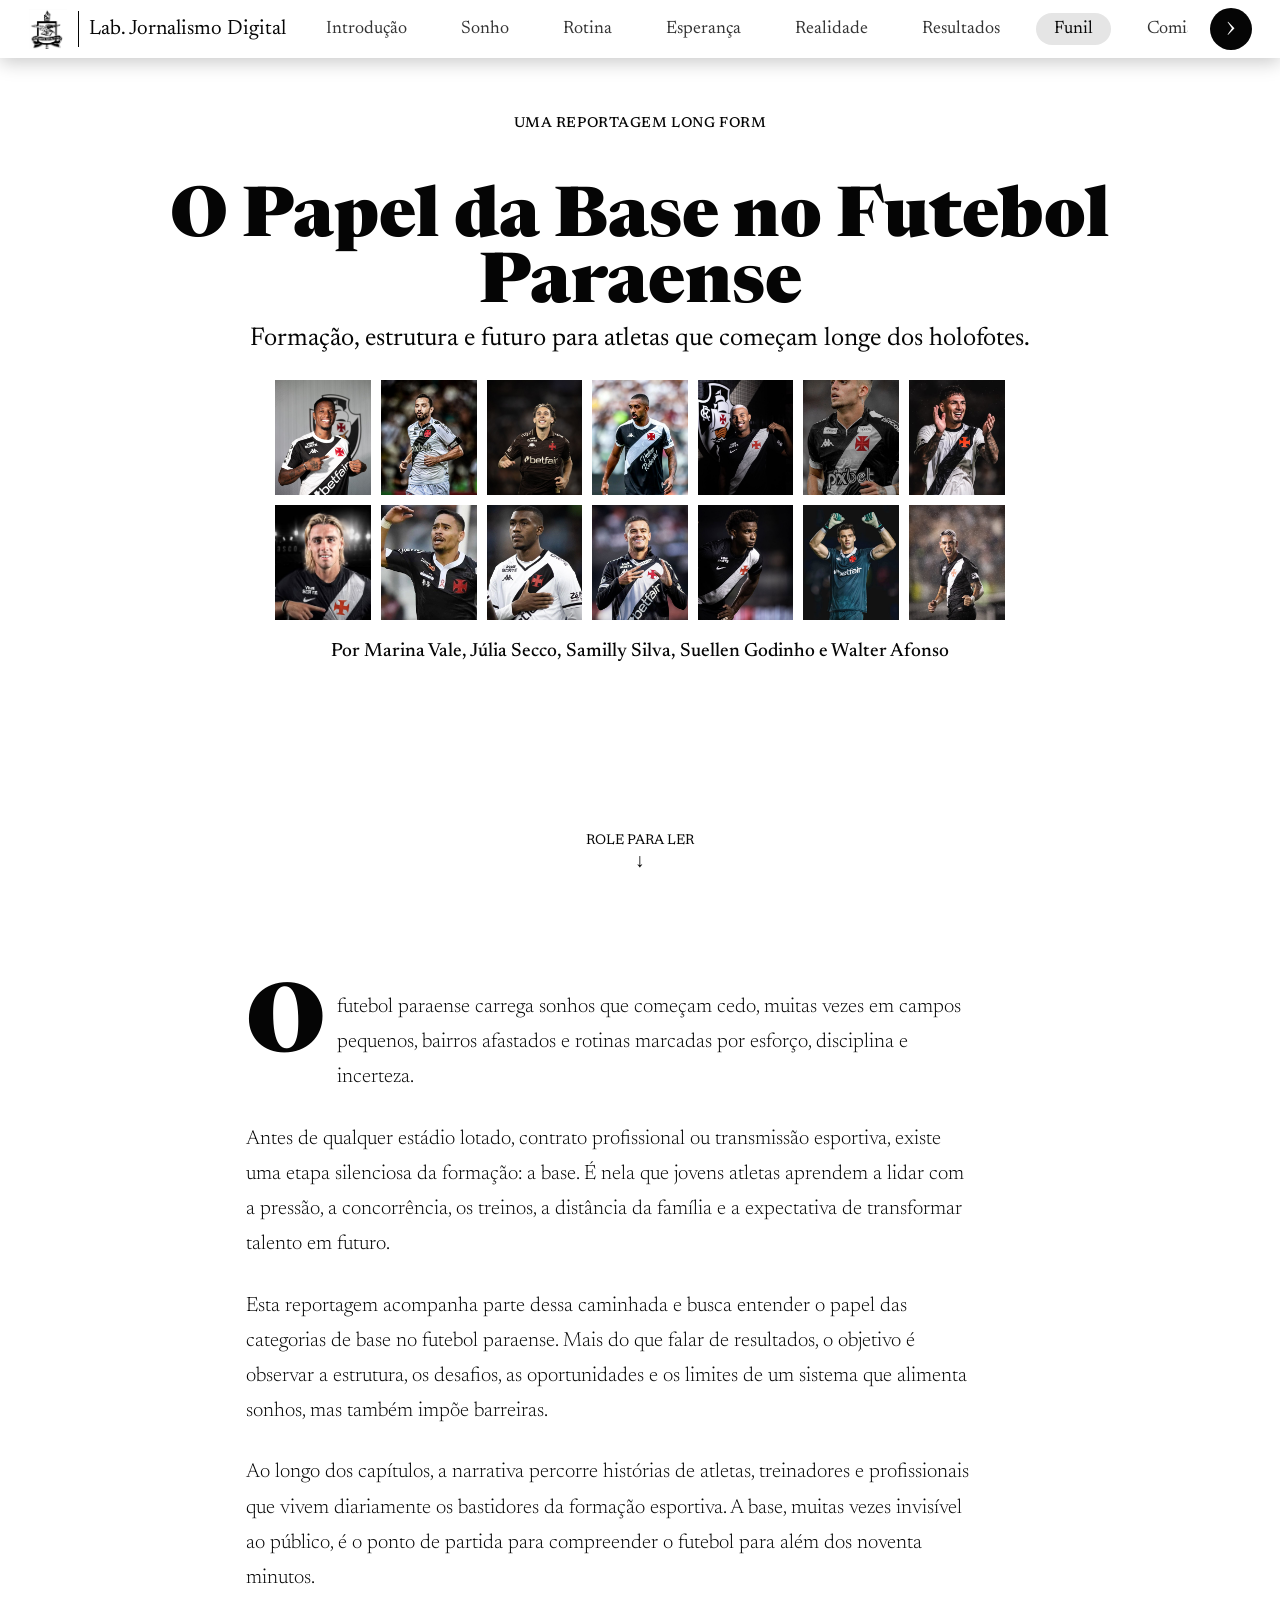
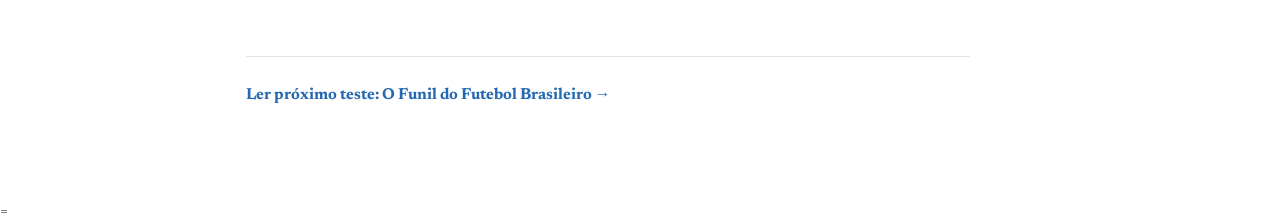
==== index.html @ 47c5c6a6 "Estrutura" ====
<!DOCTYPE html>
<html lang="pt-BR">
<head>
  <meta charset="UTF-8" />
  <meta name="viewport" content="width=device-width, initial-scale=1.0" />

  <title>O Papel da Base no Futebol Paraense | Lab. Jornalismo Digital</title>

  <link rel="preconnect" href="https://fonts.googleapis.com">
  <link rel="preconnect" href="https://fonts.gstatic.com" crossorigin>
  <link href="https://fonts.googleapis.com/css2?family=Playfair+Display:wght@300;400;600;700;800;900&display=swap" rel="stylesheet">
  <link href="https://fonts.googleapis.com/css2?family=Newsreader:ital,opsz,wght@0,6..72,200..800;1,6..72,200..800&display=swap" rel="stylesheet">
  <link href="https://fonts.googleapis.com/css2?family=Libre+Baskerville:ital,wght@0,400..700;1,400..700&family=Newsreader:ital,opsz,wght@0,6..72,200..800;1,6..72,200..800&display=swap" rel="stylesheet">


  <link rel="stylesheet" href="css/reset.css" />
  <link rel="stylesheet" href="css/style.css" />
</head>

<body>
  <header class="site-navbar">
    <div class="brand">
      <img src="assets/images/logo-ufpa.png" alt="Logo UFPA" class="brand-logo">
      <span class="brand-divider"></span>
      <strong>Lab. Jornalismo Digital</strong>
    </div>

<nav class="nav-scroll" id="navScroll" aria-label="Navegação principal">
      <a href="index.html">Introdução</a>
      <a href="comeco-do-sonho.html">Sonho</a>
      <a href="a-rotina.html">Rotina</a>
      <a href="o-futebol-como-esperanca.html">Esperança</a>
      <a href="a-realidade.html">Realidade</a>
      <a href="resultados-precoce.html">Resultados</a>
      <a href="o-funil.html" class="active">Funil</a>
      <a href="o-olhar-da-comissao.html">Comissão</a>
      <a href="saude-fisica-e-mental.html">Saúde</a>
      <a href="da-base-para-o-profissional.html">Profissional</a>
      <a href="quando-o-sonho-da-certo.html">Deu certo</a>
      <a href="os-talentos-que-ficaram.html">Talentos</a>
      <a href="conclusao.html">Conclusão</a>
    </nav>

    <button class="nav-arrow" type="button" aria-label="Rolar menu para direita" data-scroll-menu>
      ›
    </button>
  </header>

  <main>
    <section class="home-hero" id="inicio">
      <p class="kicker">UMA REPORTAGEM LONG FORM</p>

      <h1>O Papel da Base no Futebol Paraense</h1>

      <p class="subtitle">
        Formação, estrutura e futuro para atletas que começam longe dos holofotes.
      </p>

      <div class="photo-mosaic" aria-label="Galeria de atletas da base">
        <img src="assets/images/home/atleta-01.jpg" alt="Atleta da base em campo">
        <img src="assets/images/home/atleta-02.jpg" alt="Atleta da base em treino">
        <img src="assets/images/home/atleta-03.jpg" alt="Jovem atleta durante atividade">
        <img src="assets/images/home/atleta-04.jpg" alt="Atleta da base no gramado">
        <img src="assets/images/home/atleta-05.jpg" alt="Jogador da base em treinamento">
        <img src="assets/images/home/atleta-06.jpg" alt="Atleta em campo">
        <img src="assets/images/home/atleta-07.jpg" alt="Jovem jogador da base">

        <img src="assets/images/home/atleta-08.jpg" alt="Atleta da base em campo">
        <img src="assets/images/home/atleta-09.jpg" alt="Atleta da base em treino">
        <img src="assets/images/home/atleta-10.jpg" alt="Jovem atleta durante atividade">
        <img src="assets/images/home/atleta-11.jpg" alt="Atleta da base no gramado">
        <img src="assets/images/home/atleta-12.jpg" alt="Jogador da base em treinamento">
        <img src="assets/images/home/atleta-13.jpg" alt="Atleta em campo">
        <img src="assets/images/home/atleta-14.jpg" alt="Jovem jogador da base">
      </div>

      <p class="authors">
        Por Marina Vale, Júlia Secco, Samilly Silva, Suellen Godinho e Walter Afonso
      </p>

      <a href="#introducao" class="scroll-indicator">
        <span>ROLE PARA LER</span>
        <small>↓</small>
      </a>
    </section>

    <article class="story-content" id="introducao">
      <p class="lead">
        O futebol paraense carrega sonhos que começam cedo, muitas vezes em campos pequenos, bairros afastados e rotinas marcadas por esforço, disciplina e incerteza.
      </p>

      <p>
        Antes de qualquer estádio lotado, contrato profissional ou transmissão esportiva, existe uma etapa silenciosa da formação: a base. É nela que jovens atletas aprendem a lidar com a pressão, a concorrência, os treinos, a distância da família e a expectativa de transformar talento em futuro.
      </p>

      <p>
        Esta reportagem acompanha parte dessa caminhada e busca entender o papel das categorias de base no futebol paraense. Mais do que falar de resultados, o objetivo é observar a estrutura, os desafios, as oportunidades e os limites de um sistema que alimenta sonhos, mas também impõe barreiras.
      </p>

      <p>
        Ao longo dos capítulos, a narrativa percorre histórias de atletas, treinadores e profissionais que vivem diariamente os bastidores da formação esportiva. A base, muitas vezes invisível ao público, é o ponto de partida para compreender o futebol para além dos noventa minutos.
      </p>

      <div class="next-chapter">
        <a href="o-funil.html">Ler próximo teste: O Funil do Futebol Brasileiro →</a>
      </div>
    </article>
  </main>

  <script src="js/main.js"></script>
</body>
</html>=
---- css/style.css ----
:root {
  --white: #ffffff;
  --black: #050505;
  --gray-100: #f4f4f4;
  --gray-200: #e5e5e5;
  --gray-500: #777777;
  --gray-700: #333333;

  --navbar-height: 58px;
  --content-width: 760px;
  --wide-content: 1080px;
}

body {
  background: var(--white);
  color: var(--black);
  font-family: "Newsreader", serif;
  font-weight: 300;
  padding-top: var(--navbar-height);
}

/* NAVBAR */

.site-navbar {
  width: 100%;
  height: var(--navbar-height);
  background: var(--white);
  position: fixed;
  top: 0;
  left: 0;
  z-index: 50;

  display: flex;
  align-items: center;
  gap: 22px;

  padding: 0 28px;
  box-shadow: 0 4px 18px rgba(0, 0, 0, 0.22);
}

.brand {
  display: flex;
  align-items: center;
  gap: 10px;
  min-width: max-content;
}

.brand-logo {
  width: 40px;
  height:40px;
  object-fit: contain;
}

.brand-divider {
  width: 1px;
  height: 36px;
  background: var(--black);
}

.brand strong {
  font-size: 1.30rem;
  font-family: "Newsreader", serif;
  font-weight: 400;
  white-space: nowrap;
}

.nav-scroll {
  flex: 1;
  display: flex;
  align-items: center;
  gap: 18px;
  overflow-x: auto;
  scrollbar-width: none;
  scroll-behavior: smooth;
}

.nav-scroll::-webkit-scrollbar {
  display: none;
}

.nav-scroll a {
  min-width: max-content;
  text-decoration: none;
  font-size: 1.125rem;
  font-weight: 400;
  color: var(--gray-700);
  padding: 7px 18px;
  border-radius: 999px;
  transition: background 0.25s ease, color 0.25s ease;
}

.nav-scroll a:hover,
.nav-scroll a.active {
  background: var(--gray-200);
  color: var(--black);
}

.nav-arrow {
  width: 42px;
  height: 42px;
  border: 0;
  border-radius: 50%;
  background: var(--black);
  color: var(--white);
  font-size: 2.1rem;
  line-height: 1;
  cursor: pointer;

  display: flex;
  align-items: center;
  justify-content: center;
}

/* HOME */

.home-hero {
  min-height: calc(100vh - var(--navbar-height));
  padding: 58px 32px 28px;
  text-align: center;

  display: flex;
  flex-direction: column;
  align-items: center;
}

.kicker {
  font-size: 0.90rem;
  letter-spacing: 0.04em;
  text-transform: uppercase;
  font-weight: 500;
  margin-bottom: 56px;
}

.home-hero h1 {
  font-size: clamp(2.8rem, 5.4vw, 5.4rem);
  line-height: 0.95;
  font-weight: 1000;
  max-width: 1200px;
  margin-bottom: 8px;
}

.subtitle {
  font-size: clamp(1.25rem, 2vw, 1.75rem);
  font-weight: 400;
  margin-bottom: 24px;
}

.photo-mosaic {
  width: min(60%, 60vw);
  display: grid;
  grid-template-columns: repeat(7, 1fr);
  gap: 10px;
  margin-top: 4px;
}

.photo-mosaic img {
  width: 500%; 
  aspect-ratio: 1 / 1.2;
  object-fit: cover;
  background: var(--gray-200);
}

.authors {
  font-size: 1.2rem;
  font-weight: 500;
  margin-top: 22px;
  color: var(--black);
}

.scroll-indicator {
  margin-top: auto;
  text-decoration: none;
  color: var(--black);
  display: inline-flex;
  flex-direction: column;
  align-items: center;
  gap: 2px;
  font-size: 0.875rem;
  font-weight: 400;
  animation: floatScroll 1.8s ease-in-out infinite;
}

.scroll-indicator small {
  font-size: 1.2rem;
}

@keyframes floatScroll {
  0%, 100% {
    transform: translateY(0);
    opacity: 0.75;
  }

  50% {
    transform: translateY(8px);
    opacity: 1;
  }
}

/* STORY */

.story-content {
  max-width: 780px;
  margin-left: 17%;
  margin-right: auto;
  padding: 90px 28px 100px;
}

.chapter-page {
  padding-top: 95px;
}

.chapter-header {
  max-width: 780px;
  margin-bottom: 58px;
  text-align: center;
}

.chapter-header .kicker {
  margin-bottom: 20px;
  text-align: center;
}

.chapter-header h1 {
  font-size: clamp(0.8rem, 3vw, 3.7rem);
  line-height: 1;
  font-weight: 500;
  text-align: center;
}

.story-content p {
  font-size: 1.28rem;
  line-height: 1.72;
  font-weight: 300;
  margin-bottom: 26px;
  text-align: left;
}

.story-content .lead {
  text-align: left;
}

.story-content .lead::first-letter {
  float: left;
  font-size: 5.9rem;
  line-height: 0.84;
  padding-right: 12px;
  font-weight: 800;
}

.story-content a {
  color: #2468b2;
  text-decoration-thickness: 1px;
  text-underline-offset: 3px;
}

.story-content blockquote {
  font-size: 1.32rem;
  line-height: 1.55;
  font-weight: 600;
  margin: 18px 0 30px;
  padding-left: 22px;
  border-left: 3px solid var(--black);
}

/* MÍDIA AO LADO DO TEXTO */

.media-row {
  width: min(1060px, calc(100vw - 80px));
  margin: 46px 0 46px;
  display: grid;
  grid-template-columns: minmax(0, 1fr) 420px;
  gap: 42px;
  align-items: start;
}

.media-text {
  width: 100%;
}

.media-text p {
  max-width: 780px;
}

.side-media {
  width: 100%;
  border-top: 1px solid var(--gray-200);
  border-bottom: 1px solid var(--gray-200);
  padding: 22px 0;
}

.media-open {
  border: 0;
  padding: 0;
  background: transparent;
  width: 100%;
  cursor: zoom-in;
}

.media-open img,
.side-media video {
  width: 100%;
  max-height: 295px;
  object-fit: cover;
}

.side-media figcaption {
  font-size: 0.84rem;
  line-height: 1.35;
  color: var(--gray-700);
  font-weight: 300;
  margin-top: 10px;
  text-align: center;
}

/* MODAL */

.media-modal {
  position: fixed;
  inset: 0;
  background: rgba(0, 0, 0, 0.92);
  z-index: 100;

  display: none;
  align-items: center;
  justify-content: center;
  padding: 32px;
}

.media-modal.show {
  display: flex;
}

.modal-close {
  position: fixed;
  top: 20px;
  right: 28px;
  width: 46px;
  height: 46px;
  border: 0;
  border-radius: 50%;
  background: var(--white);
  color: var(--black);
  font-size: 2rem;
  cursor: pointer;
  z-index: 101;
}

.modal-content {
  width: min(1100px, 96vw);
  max-height: 88vh;
}

.modal-content img,
.modal-content video {
  width: 100%;
  max-height: 88vh;
  object-fit: contain;
}

/* NAVEGAÇÃO ENTRE CAPÍTULOS */

.next-chapter,
.chapter-navigation {
  margin-top: 60px;
  padding-top: 28px;
  border-top: 1px solid var(--gray-200);
}

.next-chapter a,
.chapter-navigation a {
  font-size: 1rem;
  font-weight: 700;
  text-decoration: none;
}

.chapter-navigation {
  display: flex;
  justify-content: space-between;
  gap: 24px;
}

/* RESPONSIVO */

@media (max-width: 900px) {
  .site-navbar {
    gap: 12px;
    padding: 0 12px;
  }

  .brand strong {
    font-size: 1rem;
  }

  .brand-logo {
    width: 28px;
    height: 28px;
  }

  .nav-arrow {
    width: 36px;
    height: 36px;
  }

  .photo-mosaic {
    grid-template-columns: repeat(2, 1fr);
    max-width: 520px;
  }

  .home-hero {
    padding-top: 44px;
  }

  .kicker {
    margin-bottom: 36px;
  }

  .story-content {
    max-width: 100%;
    margin-left: auto;
    margin-right: auto;
    padding: 70px 24px 90px;
  }

  .chapter-header {
    margin-left: auto;
    margin-right: auto;
  }

  .media-row {
    width: 100%;
    margin: 34px 0;
    grid-template-columns: 1fr;
    gap: 22px;
  }

  .story-content p {
    font-size: 1.12rem;
  }
}

.inline-video-trigger {
  border: 0;
  background: #eeeeee;
  color: #000;
  padding: 2px 6px;
  border-radius: 4px;
  font-family: inherit;
  font-size: inherit;
  font-weight: 700;
  cursor: pointer;
  text-decoration: none;
}

.inline-video-trigger::before {
  content: "▣ ";
  font-size: 0.8em;
  color: #777;
}

.inline-video-trigger:hover {
  background: #dcdcdc;
}

.side-video {
  border-top: 1px solid var(--gray-200);
  border-bottom: 1px solid var(--gray-200);
  padding: 26px 0;
}

.video-box {
  position: relative;
  width: 100%;
}

.video-box video {
  width: 100%;
  max-height: 310px;
  object-fit: cover;
  background: #000;
}

.video-expand-button {
  margin-top: 10px;
  border: 1px solid #111;
  background: #fff;
  color: #111;
  padding: 8px 14px;
  font-size: 0.82rem;
  font-family: inherit;
  font-weight: 700;
  cursor: pointer;
  display: block;
  margin-left: auto;
}

.video-expand-button:hover {
  background: #111;
  color: #fff;
}

@media (max-width: 560px) {
  :root {
    --navbar-height: 54px;
  }

  .brand-divider,
  .brand-logo {
    display: none;
  }

  .brand strong {
    font-size: 0.95rem;
  }

  .home-hero h1 {
    font-size: 2.5rem;
  }

  .subtitle {
    font-size: 1.1rem;
  }

  .authors {
    font-size: 0.82rem;
  }

  .story-content {
    padding-left: 20px;
    padding-right: 20px;
  }

  .story-content .lead::first-letter {
    font-size: 4.4rem;
  }

  .chapter-navigation {
    flex-direction: column;
  }
}
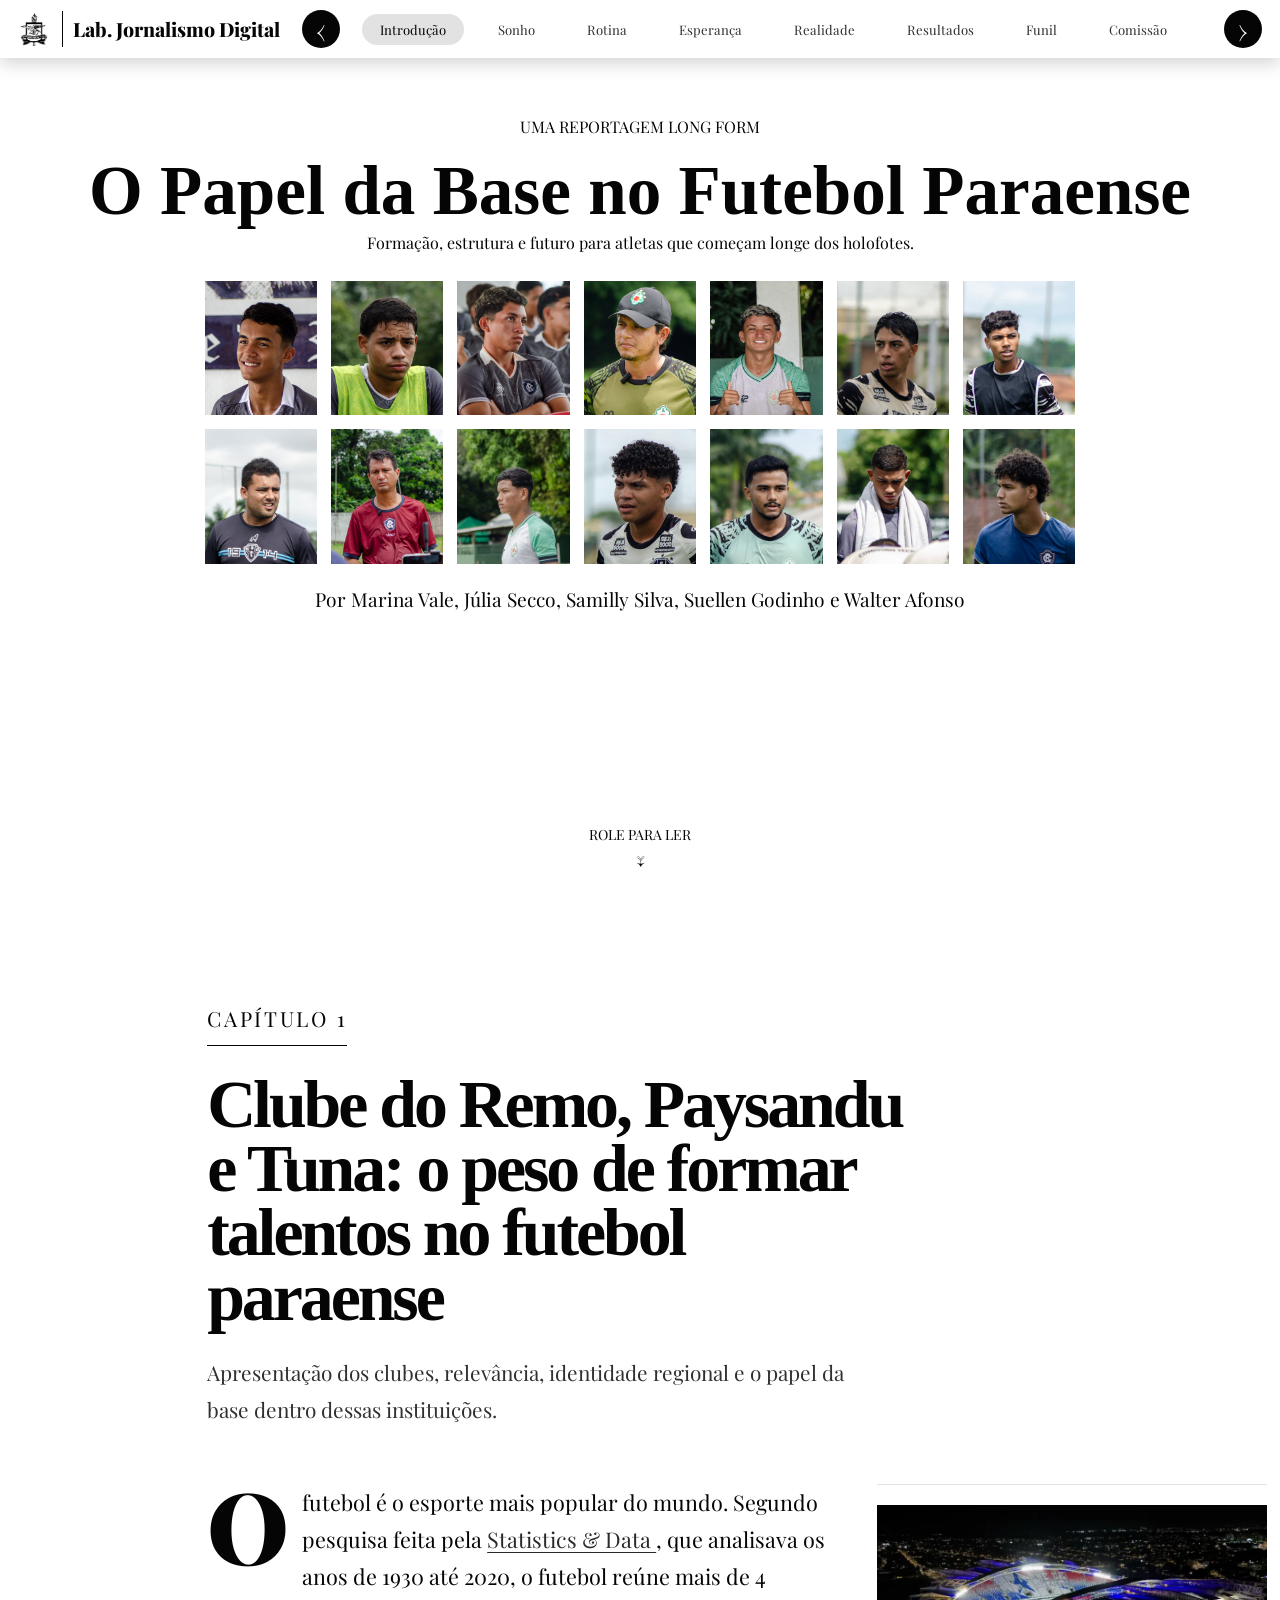
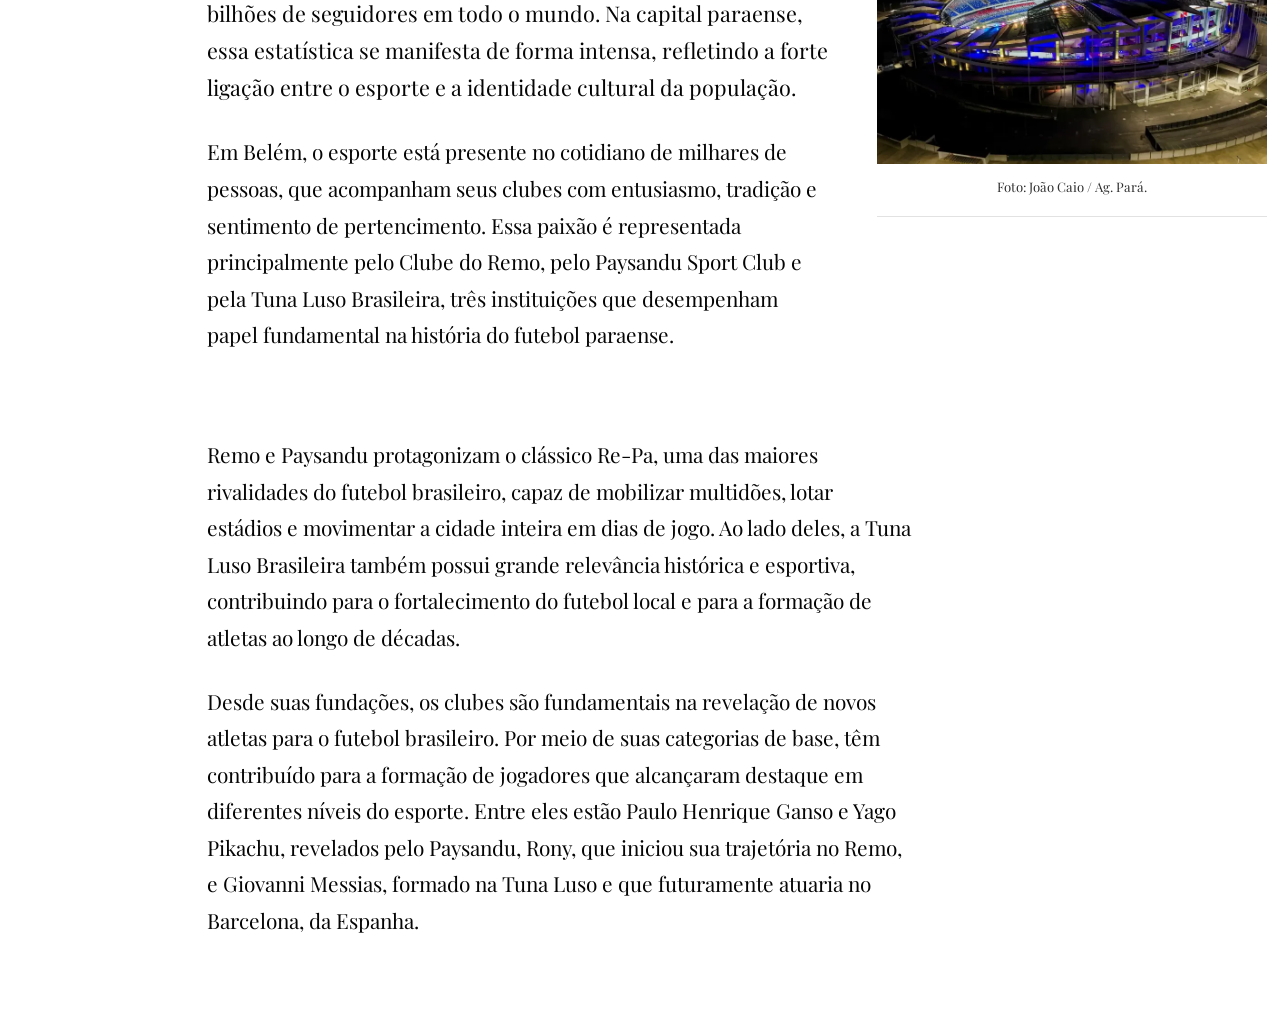
==== commit 1070edc4: "Versão 1.0" ====
--- a/index.html
+++ b/index.html
@@ -1,112 +1,150 @@
-<!DOCTYPE html>
-<html lang="pt-BR">
-<head>
-  <meta charset="UTF-8" />
-  <meta name="viewport" content="width=device-width, initial-scale=1.0" />
-
-  <title>O Papel da Base no Futebol Paraense | Lab. Jornalismo Digital</title>
-
-  <link rel="preconnect" href="https://fonts.googleapis.com">
-  <link rel="preconnect" href="https://fonts.gstatic.com" crossorigin>
-  <link href="https://fonts.googleapis.com/css2?family=Playfair+Display:wght@300;400;600;700;800;900&display=swap" rel="stylesheet">
-  <link href="https://fonts.googleapis.com/css2?family=Newsreader:ital,opsz,wght@0,6..72,200..800;1,6..72,200..800&display=swap" rel="stylesheet">
-  <link href="https://fonts.googleapis.com/css2?family=Libre+Baskerville:ital,wght@0,400..700;1,400..700&family=Newsreader:ital,opsz,wght@0,6..72,200..800;1,6..72,200..800&display=swap" rel="stylesheet">
-
-
-  <link rel="stylesheet" href="css/reset.css" />
-  <link rel="stylesheet" href="css/style.css" />
-</head>
-
-<body>
-  <header class="site-navbar">
-    <div class="brand">
-      <img src="assets/images/logo-ufpa.png" alt="Logo UFPA" class="brand-logo">
-      <span class="brand-divider"></span>
-      <strong>Lab. Jornalismo Digital</strong>
-    </div>
-
-<nav class="nav-scroll" id="navScroll" aria-label="Navegação principal">
-      <a href="index.html">Introdução</a>
-      <a href="comeco-do-sonho.html">Sonho</a>
-      <a href="a-rotina.html">Rotina</a>
-      <a href="o-futebol-como-esperanca.html">Esperança</a>
-      <a href="a-realidade.html">Realidade</a>
-      <a href="resultados-precoce.html">Resultados</a>
-      <a href="o-funil.html" class="active">Funil</a>
-      <a href="o-olhar-da-comissao.html">Comissão</a>
-      <a href="saude-fisica-e-mental.html">Saúde</a>
-      <a href="da-base-para-o-profissional.html">Profissional</a>
-      <a href="quando-o-sonho-da-certo.html">Deu certo</a>
-      <a href="os-talentos-que-ficaram.html">Talentos</a>
-      <a href="conclusao.html">Conclusão</a>
-    </nav>
-
-    <button class="nav-arrow" type="button" aria-label="Rolar menu para direita" data-scroll-menu>
-      ›
-    </button>
-  </header>
-
-  <main>
-    <section class="home-hero" id="inicio">
-      <p class="kicker">UMA REPORTAGEM LONG FORM</p>
-
-      <h1>O Papel da Base no Futebol Paraense</h1>
-
-      <p class="subtitle">
-        Formação, estrutura e futuro para atletas que começam longe dos holofotes.
-      </p>
-
-      <div class="photo-mosaic" aria-label="Galeria de atletas da base">
-        <img src="assets/images/home/atleta-01.jpg" alt="Atleta da base em campo">
-        <img src="assets/images/home/atleta-02.jpg" alt="Atleta da base em treino">
-        <img src="assets/images/home/atleta-03.jpg" alt="Jovem atleta durante atividade">
-        <img src="assets/images/home/atleta-04.jpg" alt="Atleta da base no gramado">
-        <img src="assets/images/home/atleta-05.jpg" alt="Jogador da base em treinamento">
-        <img src="assets/images/home/atleta-06.jpg" alt="Atleta em campo">
-        <img src="assets/images/home/atleta-07.jpg" alt="Jovem jogador da base">
-
-        <img src="assets/images/home/atleta-08.jpg" alt="Atleta da base em campo">
-        <img src="assets/images/home/atleta-09.jpg" alt="Atleta da base em treino">
-        <img src="assets/images/home/atleta-10.jpg" alt="Jovem atleta durante atividade">
-        <img src="assets/images/home/atleta-11.jpg" alt="Atleta da base no gramado">
-        <img src="assets/images/home/atleta-12.jpg" alt="Jogador da base em treinamento">
-        <img src="assets/images/home/atleta-13.jpg" alt="Atleta em campo">
-        <img src="assets/images/home/atleta-14.jpg" alt="Jovem jogador da base">
-      </div>
-
-      <p class="authors">
-        Por Marina Vale, Júlia Secco, Samilly Silva, Suellen Godinho e Walter Afonso
-      </p>
-
-      <a href="#introducao" class="scroll-indicator">
-        <span>ROLE PARA LER</span>
-        <small>↓</small>
-      </a>
-    </section>
-
-    <article class="story-content" id="introducao">
-      <p class="lead">
-        O futebol paraense carrega sonhos que começam cedo, muitas vezes em campos pequenos, bairros afastados e rotinas marcadas por esforço, disciplina e incerteza.
-      </p>
-
-      <p>
-        Antes de qualquer estádio lotado, contrato profissional ou transmissão esportiva, existe uma etapa silenciosa da formação: a base. É nela que jovens atletas aprendem a lidar com a pressão, a concorrência, os treinos, a distância da família e a expectativa de transformar talento em futuro.
-      </p>
-
-      <p>
-        Esta reportagem acompanha parte dessa caminhada e busca entender o papel das categorias de base no futebol paraense. Mais do que falar de resultados, o objetivo é observar a estrutura, os desafios, as oportunidades e os limites de um sistema que alimenta sonhos, mas também impõe barreiras.
-      </p>
-
-      <p>
-        Ao longo dos capítulos, a narrativa percorre histórias de atletas, treinadores e profissionais que vivem diariamente os bastidores da formação esportiva. A base, muitas vezes invisível ao público, é o ponto de partida para compreender o futebol para além dos noventa minutos.
-      </p>
-
-      <div class="next-chapter">
-        <a href="o-funil.html">Ler próximo teste: O Funil do Futebol Brasileiro →</a>
-      </div>
-    </article>
-  </main>
-
-  <script src="js/main.js"></script>
-</body>
-</html>=+<!DOCTYPE html>
+<html lang="pt-BR">
+<head>
+  <meta charset="UTF-8" />
+  <meta name="viewport" content="width=device-width, initial-scale=1.0" />
+
+  <title>O Papel da Base no Futebol Paraense | Lab. Jornalismo Digital</title>
+
+  <link rel="preconnect" href="https://fonts.googleapis.com">
+  <link rel="preconnect" href="https://fonts.gstatic.com" crossorigin>
+  <link href="https://fonts.googleapis.com/css2?family=Playfair+Display:wght@300;400;600;700;800;900&display=swap" rel="stylesheet">
+
+  <!-- CSS: index.html → reset.css + chapter.css + home.css -->
+  <link rel="stylesheet" href="css/reset.css" />
+  <link rel="stylesheet" href="css/chapter.css" />
+  <link rel="stylesheet" href="css/home.css" />
+</head>
+
+<body>
+  <header class="site-navbar">
+    <div class="brand">
+      <img src="assets/home/logo-ufpa.png" alt="Logo UFPA" class="brand-logo">
+      <span class="brand-divider"></span>
+      <strong>Lab. Jornalismo Digital</strong>
+    </div>
+
+    <button class="nav-arrow nav-arrow-left" type="button" aria-label="Rolar menu para esquerda" data-scroll-menu="-1">
+      ‹
+    </button>
+
+    <nav class="nav-scroll" id="navScroll" aria-label="Navegação principal">
+      <button class="nav-close" type="button" aria-label="Fechar menu" data-close-menu>×</button>
+      <a href="index.html">Introdução</a>
+      <a href="comeco-do-sonho.html">Sonho</a>
+      <a href="a-rotina-invisivel.html">Rotina</a>
+      <a href="o-futebol-como-esperanca.html">Esperança</a>
+      <a href="a-realidade.html">Realidade</a>
+      <a href="resultados-precoce.html">Resultados</a>
+      <a href="o-funil.html">Funil</a>
+      <a href="o-olhar-da-comissao.html">Comissão</a>
+      <a href="saude-fisica-e-mental.html">Saúde</a>
+      <a href="da-base-para-o-profissional.html">Profissional</a>
+      <a href="os-talentos-que-ficaram.html">Talentos</a>
+      <a href="conclusao.html">Conclusão</a>
+    </nav>
+
+    <button class="nav-arrow nav-arrow-right" type="button" aria-label="Rolar menu para direita" data-scroll-menu="1">
+      ›
+    </button>
+
+    <button class="nav-toggle" type="button" aria-label="Abrir menu" aria-expanded="false" data-menu-toggle>
+      ☰
+    </button>
+  </header>
+
+  <main>
+    <section class="home-hero" id="inicio">
+      <p>UMA REPORTAGEM LONG FORM</p>
+    <br>
+      <h1>O Papel da Base no Futebol Paraense</h1>
+
+      <p class="subtitle">
+        Formação, estrutura e futuro para atletas que começam longe dos holofotes.
+      </p>
+
+      <div class="photo-mosaic" aria-label="Galeria de atletas da base">
+        <img src="assets/home/atleta-01.jpg" alt="Atleta da base em campo">
+        <img src="assets/home/atleta-02.jpg" alt="Atleta da base em treino">
+        <img src="assets/home/atleta-03.jpg" alt="Jovem atleta durante atividade">
+        <img src="assets/home/atleta-04.jpg" alt="Atleta da base no gramado">
+        <img src="assets/home/atleta-05.jpg" alt="Jogador da base em treinamento">
+        <img src="assets/home/atleta-06.jpg" alt="Atleta em campo">
+        <img src="assets/home/atleta-07.jpg" alt="Jovem jogador da base">
+        <img src="assets/home/atleta-08.jpg" alt="Atleta da base em campo">
+        <img src="assets/home/atleta-09.jpg" alt="Atleta da base em treino">
+        <img src="assets/home/atleta-10.jpg" alt="Jovem atleta durante atividade">
+        <img src="assets/home/atleta-11.jpg" alt="Atleta da base no gramado">
+        <img src="assets/home/atleta-12.jpg" alt="Jogador da base em treinamento">
+        <img src="assets/home/atleta-13.jpg" alt="Atleta em campo">
+        <img src="assets/home/atleta-14.jpg" alt="Jovem jogador da base">
+      </div>
+
+      <p class="authors">
+        Por Marina Vale, Júlia Secco, Samilly Silva, Suellen Godinho e Walter Afonso
+      </p>
+
+      <a href="#introducao" class="scroll-indicator">
+        <span>ROLE PARA LER</span>
+        <small>↓</small>
+      </a>
+    </section>
+
+    <article class="story-content chapter-page" id="introducao">
+      <header class="chapter-header">
+        <p class="kicker">CAPÍTULO 1</p>
+        <h1>Clube do Remo, Paysandu e Tuna: o peso de formar talentos no futebol paraense</h1>
+        <p class="chapter-summary">
+          Apresentação dos clubes, relevância, identidade regional e o papel da base dentro dessas instituições.
+        </p>
+      </header>
+
+      <section class="media-row">
+        <div class="media-text">
+          <p class="lead">
+            O futebol é o esporte mais popular do mundo. Segundo pesquisa feita pela
+            <a href="https://www.statista.com/statistics/1112665/football-popularity-worldwide/" target="_blank" rel="noopener noreferrer">
+              Statistics &amp; Data
+            </a>,
+            que analisava os anos de 1930 até 2020, o futebol reúne mais de 4 bilhões de seguidores em todo o mundo. Na capital paraense, essa estatística se manifesta de forma intensa, refletindo a forte ligação entre o esporte e a identidade cultural da população.
+          </p>
+
+          <p>
+            Em Belém, o esporte está presente no cotidiano de milhares de pessoas, que acompanham seus clubes com entusiasmo, tradição e sentimento de pertencimento. Essa paixão é representada principalmente pelo Clube do Remo, pelo Paysandu Sport Club e pela Tuna Luso Brasileira, três instituições que desempenham papel fundamental na história do futebol paraense.
+          </p>
+        </div>
+
+        <figure class="side-media">
+          <button
+            class="media-open"
+            type="button"
+            data-modal-image="assets/images/home/estadio.png"
+            aria-label="Ampliar foto do estádio do Mangueirão, em Belém"
+          >
+            <img
+              src="assets/home/mangueirao.webp"
+              alt="Foto do estádio do Mangueirão, em Belém"
+            >
+          </button>
+
+          <figcaption>
+            Foto: João Caio / Ag. Pará.
+          </figcaption>
+        </figure>
+      </section>
+
+      <p>
+        Remo e Paysandu protagonizam o clássico Re-Pa, uma das maiores rivalidades do futebol brasileiro, capaz de mobilizar multidões, lotar estádios e movimentar a cidade inteira em dias de jogo. Ao lado deles, a Tuna Luso Brasileira também possui grande relevância histórica e esportiva, contribuindo para o fortalecimento do futebol local e para a formação de atletas ao longo de décadas.
+      </p>
+
+      <p>
+        Desde suas fundações, os clubes são fundamentais na revelação de novos atletas para o futebol brasileiro. Por meio de suas categorias de base, têm contribuído para a formação de jogadores que alcançaram destaque em diferentes níveis do esporte. Entre eles estão Paulo Henrique Ganso e Yago Pikachu, revelados pelo Paysandu, Rony, que iniciou sua trajetória no Remo, e Giovanni Messias, formado na Tuna Luso e que futuramente atuaria no Barcelona, da Espanha.
+      </p>
+    </article>
+
+    <div class="modal-content" id="modalContent"></div>
+  </div>
+
+  <script src="js/main.js"></script>
+</body>
+</html>
--- a/css/chapter.css
+++ b/css/chapter.css
@@ -0,0 +1,640 @@
+:root {
+  --white: #ffffff;
+  --black: #050505;
+  --gray-50: #fafafa;
+  --gray-100: #f4f4f4;
+  --gray-200: #e2e2e2;
+  --gray-500: #777777;
+  --gray-700: #303030;
+
+  --navbar-height: 58px;
+  --text-width: 760px;
+  --wide-width: 1180px;
+  --side-media-width: 390px;
+}
+
+html {
+  scroll-behavior: smooth;
+}
+
+body {
+  background: var(--white);
+  color: var(--black);
+  font-family: "Playfair Display", Georgia, serif;
+  font-weight: 300;
+  padding-top: var(--navbar-height);
+}
+
+body.menu-open {
+  overflow: hidden;
+}
+
+/* NAVBAR */
+
+.site-navbar {
+  width: 100%;
+  height: var(--navbar-height);
+  background: rgba(255, 255, 255, 0.97);
+  position: fixed;
+  top: 0;
+  left: 0;
+  z-index: 50;
+  display: flex;
+  align-items: center;
+  gap: 22px;
+  padding: 0 18px;
+  box-shadow: 0 4px 18px rgba(0, 0, 0, 0.2);
+  backdrop-filter: blur(10px);
+}
+
+.brand {
+  display: flex;
+  align-items: center;
+  gap: 10px;
+  min-width: max-content;
+}
+
+.brand-logo {
+  width: 34px;
+  height: 34px;
+  object-fit: contain;
+}
+
+.brand-divider {
+  width: 1px;
+  height: 36px;
+  background: var(--black);
+}
+
+.brand strong {
+  font-size: 1.22rem;
+  font-weight: 800;
+  white-space: nowrap;
+}
+
+.nav-scroll {
+  flex: 1;
+  display: flex;
+  align-items: center;
+  gap: 16px;
+  overflow-x: auto;
+  scrollbar-width: none;
+  scroll-behavior: smooth;
+}
+
+.nav-scroll::-webkit-scrollbar {
+  display: none;
+}
+
+.nav-scroll a {
+  min-width: max-content;
+  text-decoration: none;
+  font-size: 0.82rem;
+  font-weight: 400;
+  color: var(--gray-700);
+  padding: 7px 18px;
+  border-radius: 999px;
+  transition: background 0.25s ease, color 0.25s ease;
+}
+
+.nav-scroll a:hover,
+.nav-scroll a.active {
+  background: var(--gray-200);
+  color: var(--black);
+}
+
+.nav-toggle,
+.nav-close {
+  width: 42px;
+  height: 42px;
+  border: 0;
+  border-radius: 50%;
+  color: var(--white);
+  background: var(--black);
+  font-size: 1.35rem;
+  line-height: 1;
+  cursor: pointer;
+  display: none;
+  align-items: center;
+  justify-content: center;
+}
+
+.nav-close {
+  position: absolute;
+  top: 18px;
+  right: 18px;
+}
+
+.nav-arrow {
+  width: 38px;
+  height: 38px;
+  border: 0;
+  border-radius: 50%;
+  background: var(--black);
+  color: var(--white);
+  font-size: 1.9rem;
+  line-height: 1;
+  cursor: pointer;
+  display: flex;
+  align-items: center;
+  justify-content: center;
+  flex: 0 0 auto;
+  transition: background 0.25s ease;
+}
+
+.nav-arrow:hover {
+  background: var(--gray-700);
+}
+
+/* ESTRUTURA DA MATÉRIA */
+
+.story-content {
+  max-width: var(--text-width);
+  margin-left: 14vw;
+  margin-right: auto;
+  padding: 100px 28px 60px;
+}
+
+.chapter-page + .chapter-page {
+  margin-top: 70px;
+  padding-top: 90px;
+  border-top: 1px solid var(--gray-200);
+}
+
+.chapter-header {
+  margin-bottom: 56px;
+  text-align: left;
+}
+
+.kicker {
+  display: inline-block;
+  font-size: 0.78rem;
+  letter-spacing: 0.13em;
+  text-transform: uppercase;
+  font-weight: 800;
+  margin-bottom: 22px;
+  padding-bottom: 8px;
+  border-bottom: 1px solid var(--black);
+}
+
+.chapter-header h1 {
+  font-size: clamp(3rem, 5.3vw, 5rem);
+  line-height: 0.95;
+  font-family: 'Times New Roman', Times, serif;
+  font-weight: 900;
+  letter-spacing: -0.045em;
+  text-align: left;
+}
+
+.chapter-summary {
+  max-width: 640px;
+  margin-top: 24px;
+  color: var(--gray-700);
+  font-size: 1.22rem;
+  line-height: 1.5;
+  font-weight: 300;
+}
+
+.story-content p {
+  font-size: 1.3rem;
+  line-height: 1.76;
+  font-weight: 300;
+  margin-bottom: 27px;
+  text-align: left;
+}
+
+.story-content .lead {
+  font-size: 1.35rem;
+  line-height: 1.72;
+}
+
+.story-content .lead::first-letter {
+  float: left;
+  font-size: 6.2rem;
+  line-height: 0.82;
+  padding-right: 13px;
+  font-weight: 900;
+}
+
+/*cor dos links*/
+.story-content a {
+  color: #2a2a2a;
+  text-decoration-thickness: 1px;
+  text-underline-offset: 4px;
+}
+
+.story-content a:hover {
+  color: var(--black);
+}
+
+
+.story-content blockquote {
+  font-size: 1.3rem;
+  line-height: 1.62;
+  font-weight: 700;
+  margin: 24px 0 34px;
+  padding: 20px 24px;
+  background: var(--gray-50);
+  border-left: 4px solid var(--black);
+}
+
+.highlight-quote {
+  font-size: 1.32rem;
+  line-height: 1.58;
+  font-weight: 800;
+}
+
+/* TEXTO À ESQUERDA + MÍDIA PEQUENA À DIREITA */
+
+.media-row,
+.quote-highlight-block {
+  width: min(1060px, calc(100vw - 72px));
+  margin: 52px 0 56px;
+  display: grid;
+  grid-template-columns: minmax(0, var(--text-width)) var(--side-media-width);
+  gap: 44px;
+  align-items: start;
+}
+
+.media-text {
+  width: 100%;
+}
+
+.side-media {
+  width: 100%;
+  padding: 20px 0;
+  border-top: 1px solid var(--gray-200);
+  border-bottom: 1px solid var(--gray-200);
+}
+
+.media-open {
+  width: 100%;
+  border: 0;
+  padding: 0;
+  background: transparent;
+  cursor: zoom-in;
+}
+
+.media-open img {
+  width: 100%;
+  max-height: 290px;
+  object-fit: cover;
+  transition: transform 0.25s ease, filter 0.25s ease;
+}
+
+.media-open:hover img {
+  transform: scale(1.015);
+  filter: brightness(0.94);
+}
+
+.side-media figcaption {
+  font-size: 0.82rem;
+  line-height: 1.35;
+  color: var(--gray-700);
+  font-weight: 300;
+  text-align: center;
+  margin-top: 10px;
+}
+
+.quote-highlight-block .feature-visual {
+  width: 100%;
+  margin: 0;
+  padding: 20px 0;
+  border-top: 1px solid var(--gray-200);
+  border-bottom: 1px solid var(--gray-200);
+}
+
+.quote-highlight-block .feature-video video {
+  width: 100%;
+  max-height: 290px;
+  object-fit: cover;
+  background: #000;
+  border: 1px solid var(--gray-200);
+  cursor: zoom-in;
+}
+
+/* VÍDEO COM PALAVRA CLICÁVEL */
+
+.video-trigger-row {
+  margin-top: 58px;
+  margin-bottom: 60px;
+}
+
+.inline-video-trigger {
+  border: 1px solid var(--gray-200);
+  background: var(--gray-100);
+  color: var(--black);
+  padding: 3px 8px;
+  border-radius: 999px;
+  font-family: inherit;
+  font-size: inherit;
+  font-weight: 800;
+  cursor: pointer;
+  transition: background 0.25s ease, border-color 0.25s ease;
+}
+
+.inline-video-trigger::before {
+  content: "▶ ";
+  font-size: 0.75em;
+  color: var(--gray-500);
+}
+
+.inline-video-trigger:hover {
+  background: var(--gray-200);
+  border-color: var(--gray-500);
+}
+
+.side-video {
+  padding: 22px 0;
+}
+
+.video-box {
+  position: relative;
+  width: 100%;
+}
+
+.video-box video {
+  width: 100%;
+  max-height: 300px;
+  object-fit: cover;
+  background: #000;
+  border: 1px solid var(--gray-200);
+  cursor: zoom-in;
+}
+
+.video-expand-button {
+  display: block;
+  margin-top: 10px;
+  margin-left: auto;
+  border: 1px solid var(--black);
+  background: var(--white);
+  color: var(--black);
+  padding: 8px 14px;
+  font-family: inherit;
+  font-size: 0.82rem;
+  font-weight: 700;
+  cursor: pointer;
+  transition: background 0.25s ease, color 0.25s ease;
+}
+
+.video-expand-button:hover {
+  background: var(--black);
+  color: var(--white);
+}
+
+/* NAVEGAÇÃO ENTRE CAPÍTULOS */
+
+.next-chapter,
+.chapter-navigation {
+  margin-top: 60px;
+  padding-top: 28px;
+  border-top: 1px solid var(--gray-200);
+}
+
+.next-chapter a,
+.chapter-navigation a {
+  font-size: 1rem;
+  font-weight: 700;
+  text-decoration: none;
+  color: var(--black);
+}
+
+.chapter-navigation {
+  display: flex;
+  justify-content: space-between;
+  gap: 24px;
+}
+
+/* MODAL TELA CHEIA */
+
+.media-modal {
+  position: fixed;
+  inset: 0;
+  background: rgba(0, 0, 0, 0.92);
+  z-index: 100;
+  display: none;
+  align-items: center;
+  justify-content: center;
+  padding: 32px;
+}
+
+.media-modal.show {
+  display: flex;
+}
+
+.modal-close {
+  position: fixed;
+  top: 20px;
+  right: 28px;
+  width: 46px;
+  height: 46px;
+  border: 0;
+  border-radius: 50%;
+  background: var(--white);
+  color: var(--black);
+  font-size: 2rem;
+  line-height: 1;
+  cursor: pointer;
+  z-index: 101;
+}
+
+.modal-content {
+  width: min(1100px, 96vw);
+  max-height: 88vh;
+}
+
+.modal-content img,
+.modal-content video {
+  width: 100%;
+  max-height: 88vh;
+  object-fit: contain;
+}
+
+/* RESPONSIVO — PC, TABLET, CELULAR E PROJETOR */
+
+@media (min-width: 1400px) {
+  .story-content {
+    margin-left: 16vw;
+  }
+
+  .chapter-header h1 {
+    font-size: 5rem;
+  }
+}
+
+@media (max-width: 1100px) {
+  .story-content {
+    margin-left: 8vw;
+  }
+
+  .media-row,
+  .quote-highlight-block {
+    width: calc(100vw - 56px);
+    grid-template-columns: minmax(0, 1fr) 360px;
+    gap: 34px;
+  }
+}
+
+@media (max-width: 860px) {
+  .site-navbar {
+    gap: 12px;
+    padding: 0 12px;
+    justify-content: center;
+  }
+
+  .site-navbar.menu-open {
+    height: 100vh;
+    height: 100dvh;
+    align-items: flex-start;
+    padding-top: 0;
+  }
+
+  .brand {
+    justify-content: center;
+    max-width: calc(100% - 64px);
+  }
+
+  .brand strong {
+    font-size: 1rem;
+  }
+
+  .brand-logo {
+    width: 30px;
+    height: 30px;
+  }
+
+  .brand-divider {
+    display: none;
+  }
+
+  .nav-arrow {
+    display: none;
+  }
+
+  .nav-toggle {
+    display: inline-flex;
+    position: absolute;
+    right: 16px;
+    width: 42px;
+    height: 42px;
+    background: transparent;
+    color: var(--black);
+    border-radius: 0;
+  }
+
+  .nav-close {
+    display: inline-flex;
+  }
+
+  .nav-scroll {
+    position: fixed;
+    inset: 0;
+    z-index: 60;
+    display: none;
+    flex-direction: column;
+    justify-content: flex-start;
+    align-items: stretch;
+    padding: 90px 24px 24px;
+    gap: 18px;
+    overflow-x: hidden;
+    overflow-y: auto;
+    background: rgba(255, 255, 255, 0.98);
+    backdrop-filter: blur(10px);
+  }
+
+  .nav-scroll.open {
+    display: flex;
+  }
+
+  .nav-scroll a {
+    width: 100%;
+    background: var(--gray-100);
+  }
+
+  .nav-scroll a:hover,
+  .nav-scroll a.active {
+    background: var(--black);
+    color: var(--white);
+  }
+
+  .story-content {
+    max-width: 100%;
+    margin-left: auto;
+    margin-right: auto;
+    padding: 72px 24px 45px;
+  }
+
+  .chapter-header {
+    text-align: center;
+  }
+
+  .chapter-header h1 {
+    text-align: center;
+  }
+
+  .story-content p {
+    font-size: 1.12rem;
+    line-height: 1.7;
+  }
+
+  .story-content .lead {
+    font-size: 1.18rem;
+  }
+
+  .story-content .lead::first-letter {
+    font-size: 4.7rem;
+  }
+
+  .media-row,
+  .quote-highlight-block {
+    width: 100%;
+    margin: 38px 0;
+    grid-template-columns: 1fr;
+    gap: 22px;
+  }
+
+  .media-open img,
+  .video-box video,
+  .quote-highlight-block .feature-video video {
+    max-height: none;
+  }
+
+  .chapter-navigation,
+  .next-chapter {
+    flex-direction: column;
+  }
+}
+
+@media (max-width: 560px) {
+  :root {
+    --navbar-height: 54px;
+  }
+
+  .brand strong {
+    font-size: 0.92rem;
+  }
+
+  .nav-scroll a {
+    font-size: 0.78rem;
+    padding: 7px 14px;
+  }
+
+  .chapter-header h1 {
+    font-size: 2.45rem;
+  }
+
+  .story-content {
+    padding-left: 20px;
+    padding-right: 20px;
+  }
+
+  .story-content blockquote {
+    padding: 18px;
+    font-size: 1.12rem;
+  }
+
+  .modal-close {
+    top: 14px;
+    right: 14px;
+  }
+}
--- a/css/home.css
+++ b/css/home.css
@@ -0,0 +1,124 @@
+/* CSS exclusivo: index.html */
+
+.home-hero {
+  min-height: calc(100vh - var(--navbar-height));
+  padding: 58px 32px 28px;
+  text-align: center;
+  display: flex;
+  flex-direction: column;
+  align-items: center;
+}
+
+.home-hero .kicker {
+  font-size: 0.9rem;
+  letter-spacing: 0.04em;
+  margin-bottom: 56px;
+}
+
+.home-hero h1 {
+  font-size: clamp(2.8rem, 5.4vw, 5.4rem);
+  line-height: 0.95;
+  font-family: 'Times New Roman', Times, serif;
+  font-weight: 900;
+  max-width: 1200px;
+  margin-bottom: 8px;
+}
+
+.subtitle {
+  font-size: clamp(1.25rem, 1 vw, 1.75rem);
+  font-weight: 400;
+  margin-bottom: 24px;
+}
+
+.photo-mosaic {
+  width: clamp(770px, 68vw, 1080px);
+  display: grid;
+  grid-template-columns: repeat(7, minmax(0, 1fr));
+  gap: 14px;
+  margin: 4px auto 0;
+}
+
+/*imagem da mosaico*/
+.photo-mosaic img {
+  width: 100%;
+  aspect-ratio: 1 / 1.2;
+  background: var(--gray-200);
+  object-fit: cover;
+  display: block;
+}
+
+/*nome dos autores*/
+.authors {
+  font-size: 1.2rem;
+  font-weight: 50;
+  margin-top: 22px;
+}
+
+/*indicador de rolagem "ROLE PARA LER"*/
+.scroll-indicator {
+  margin-top: auto;
+  text-decoration: none;
+  color: var(--black);
+  display: inline-flex;
+  flex-direction: column;
+  align-items: center;
+  gap: 2px;
+  font-size: 0.875rem;
+  animation: floatScroll 1.8s ease-in-out infinite;
+}
+
+
+.scroll-indicator small {
+  font-size: 1.2rem;
+}
+
+@keyframes floatScroll {
+  0%,
+  100% {
+    transform: translateY(0);
+    opacity: 0.75;
+  }
+
+  50% {
+    transform: translateY(8px);
+    opacity: 1;
+  }
+}
+
+@media (max-width: 860px) {
+  .photo-mosaic {
+    width: min(100%, 620px);
+    gap: 4px;
+  }
+
+  .photo-mosaic img {
+    aspect-ratio: 1 / 1;
+  }
+
+  .home-hero {
+    padding-top: 44px;
+  }
+
+  .home-hero .kicker {
+    margin-bottom: 36px;
+  }
+}
+
+@media (max-width: 560px) {
+  .home-hero h1 {
+    font-size: 2.5rem;
+  }
+
+  .subtitle {
+    font-size: 1.1rem;
+  }
+
+  .photo-mosaic {
+    width: 100%;
+    gap: 3px;
+  }
+
+  .authors {
+    font-size: 0.82rem;
+  }
+}
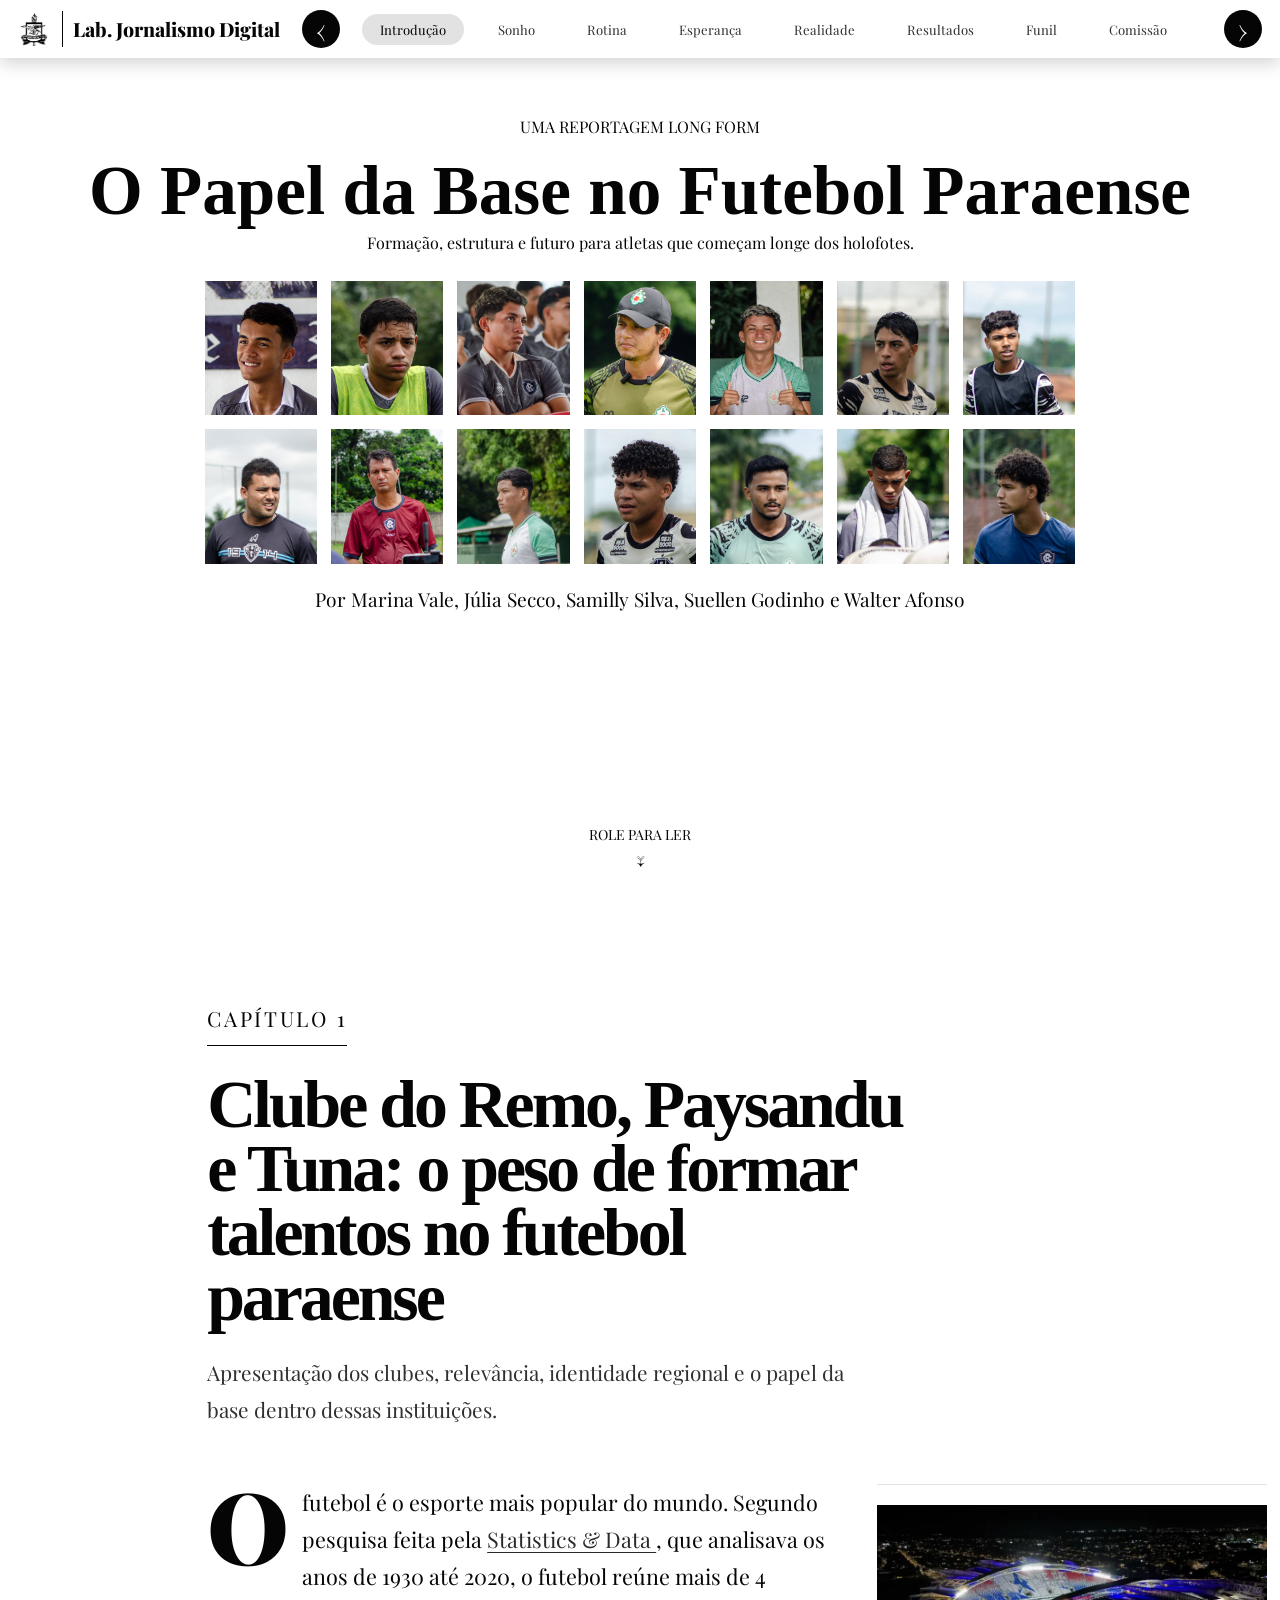
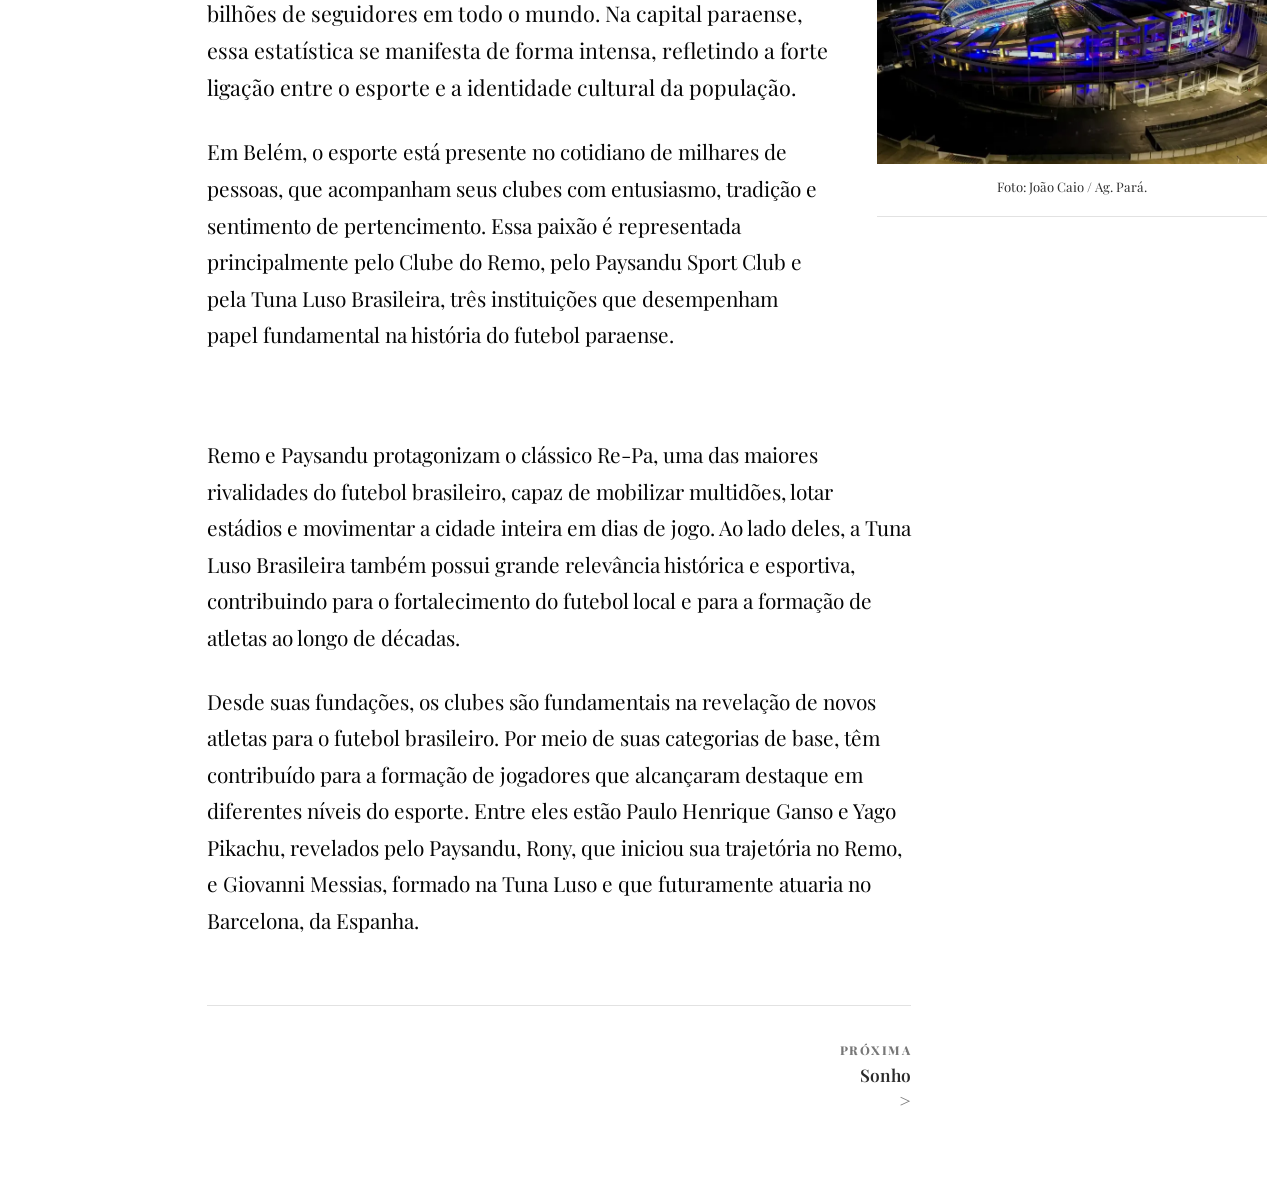
==== commit c33d1450: "Ajustes Modo Mobile, navegação e icon site" ====
--- a/index.html
+++ b/index.html
@@ -5,6 +5,7 @@
   <meta name="viewport" content="width=device-width, initial-scale=1.0" />
 
   <title>O Papel da Base no Futebol Paraense | Lab. Jornalismo Digital</title>
+  <link rel="icon" type="image/png" href="assets/home/iconsite.webp" />
 
   <link rel="preconnect" href="https://fonts.googleapis.com">
   <link rel="preconnect" href="https://fonts.gstatic.com" crossorigin>
@@ -118,7 +119,7 @@
           <button
             class="media-open"
             type="button"
-            data-modal-image="assets/images/home/estadio.png"
+            data-modal-image="assets/home/mangueirao.webp"
             aria-label="Ampliar foto do estádio do Mangueirão, em Belém"
           >
             <img
--- a/css/chapter.css
+++ b/css/chapter.css
@@ -47,18 +47,27 @@
   backdrop-filter: blur(10px);
 }
 
-.brand {
-  display: flex;
-  align-items: center;
-  gap: 10px;
-  min-width: max-content;
-}
-
-.brand-logo {
-  width: 34px;
-  height: 34px;
-  object-fit: contain;
-}
+.brand {
+  display: flex;
+  align-items: center;
+  gap: 10px;
+  min-width: max-content;
+}
+
+.brand-home-link {
+  cursor: pointer;
+}
+
+.brand-home-link:focus-visible {
+  outline: 2px solid var(--black);
+  outline-offset: 5px;
+}
+
+.brand-logo {
+  width: 34px;
+  height: 34px;
+  object-fit: contain;
+}
 
 .brand-divider {
   width: 1px;
@@ -384,10 +393,10 @@
 
 /* NAVEGAÇÃO ENTRE CAPÍTULOS */
 
-.next-chapter,
-.chapter-navigation {
-  margin-top: 60px;
-  padding-top: 28px;
+.next-chapter,
+.chapter-navigation {
+  margin-top: 60px;
+  padding-top: 28px;
   border-top: 1px solid var(--gray-200);
 }
 
@@ -399,11 +408,82 @@
   color: var(--black);
 }
 
-.chapter-navigation {
-  display: flex;
-  justify-content: space-between;
-  gap: 24px;
-}
+.chapter-navigation {
+  display: flex;
+  justify-content: space-between;
+  gap: 24px;
+}
+
+.chapter-bottom-navigation {
+  display: grid;
+  grid-template-columns: minmax(0, 1fr) minmax(0, 1fr);
+  gap: 34px;
+  margin-top: 66px;
+  padding-top: 28px;
+  border-top: 1px solid var(--gray-200);
+}
+
+.chapter-nav-card {
+  min-height: 58px;
+  display: flex;
+  flex-direction: column;
+  justify-content: center;
+  gap: 6px;
+  padding: 8px 0;
+  color: var(--black);
+  text-decoration: none;
+  background: transparent;
+  transition: color 0.2s ease, opacity 0.2s ease;
+}
+
+.chapter-nav-card:hover,
+.chapter-nav-card:focus-visible {
+  color: var(--gray-500);
+}
+
+.chapter-nav-direction {
+  font-size: 0.76rem;
+  font-weight: 800;
+  letter-spacing: 0.12em;
+  text-transform: uppercase;
+  color: var(--gray-500);
+}
+
+.chapter-nav-card:hover .chapter-nav-direction,
+.chapter-nav-card:focus-visible .chapter-nav-direction {
+  color: var(--gray-500);
+}
+
+.chapter-nav-card strong {
+  font-size: 1.08rem;
+  line-height: 1.25;
+  font-weight: 600;
+}
+
+.chapter-nav-previous {
+  text-align: left;
+}
+
+.chapter-nav-previous::before {
+  content: "<";
+  order: 3;
+  font-size: 1.2rem;
+  line-height: 1;
+  color: var(--gray-500);
+}
+
+.chapter-nav-next {
+  align-items: flex-end;
+  text-align: right;
+}
+
+.chapter-nav-next::before {
+  content: ">";
+  order: 3;
+  font-size: 1.2rem;
+  line-height: 1;
+  color: var(--gray-500);
+}
 
 /* MODAL TELA CHEIA */
 
@@ -599,11 +679,35 @@
     max-height: none;
   }
 
-  .chapter-navigation,
-  .next-chapter {
-    flex-direction: column;
-  }
-}
+  .chapter-navigation,
+  .next-chapter {
+    flex-direction: column;
+  }
+
+  .chapter-bottom-navigation {
+    grid-template-columns: minmax(0, 1fr) minmax(0, 1fr);
+    gap: 18px;
+    margin-top: 48px;
+  }
+
+  .chapter-nav-spacer {
+    display: block;
+  }
+
+  .chapter-nav-card {
+    min-height: 56px;
+    padding: 8px 0;
+  }
+
+  .chapter-nav-next {
+    align-items: flex-end;
+    text-align: right;
+  }
+
+  .chapter-nav-next::before {
+    order: 3;
+  }
+}
 
 @media (max-width: 560px) {
   :root {
